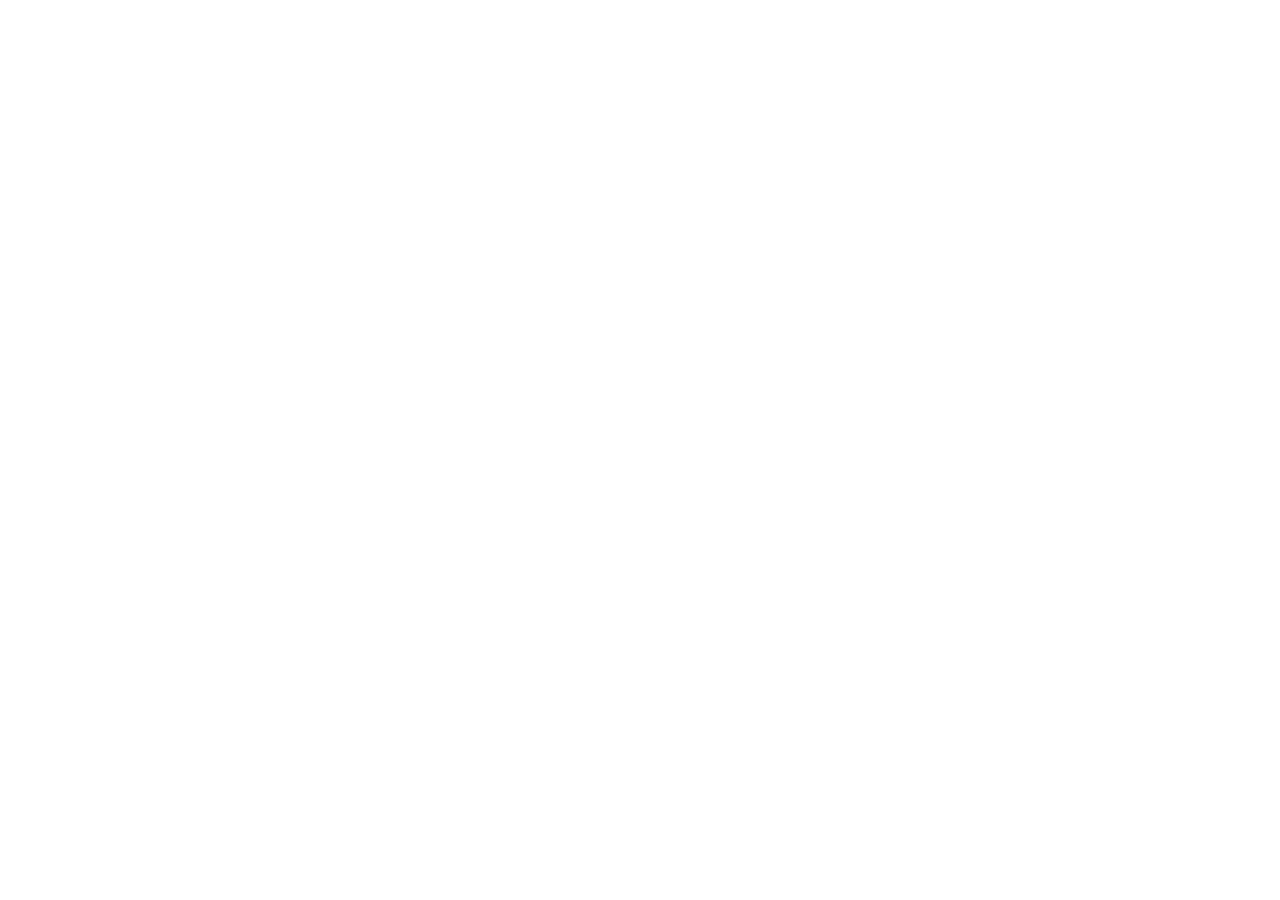
==== index.html @ 30ed1882 "memo.js initial code" ====
<!DOCTYPE HTML>
<html>
  <head>
    <title>memo.js</title>
    <link rel="stylesheet" type="text/css" href="style/memo.css" media="all" />
    <script type="text/javascript" src="script/jquery.js"></script>
    <script type="text/javascript" src="script/memo.js"></script>
  </head>
  <body>
    <div class="board" data-element="board"></div>
  </body>
</html>
---- style/memo.css ----
.board {
  margin: 0 auto;
  padding: 5px;
}

.card, .card img {
  width: 90px;
  height: 90px;
}

.card {
  float: left;
  position: relative;
  margin: 5px;
}

.card img {
  position: absolute;
  top: 0;
}
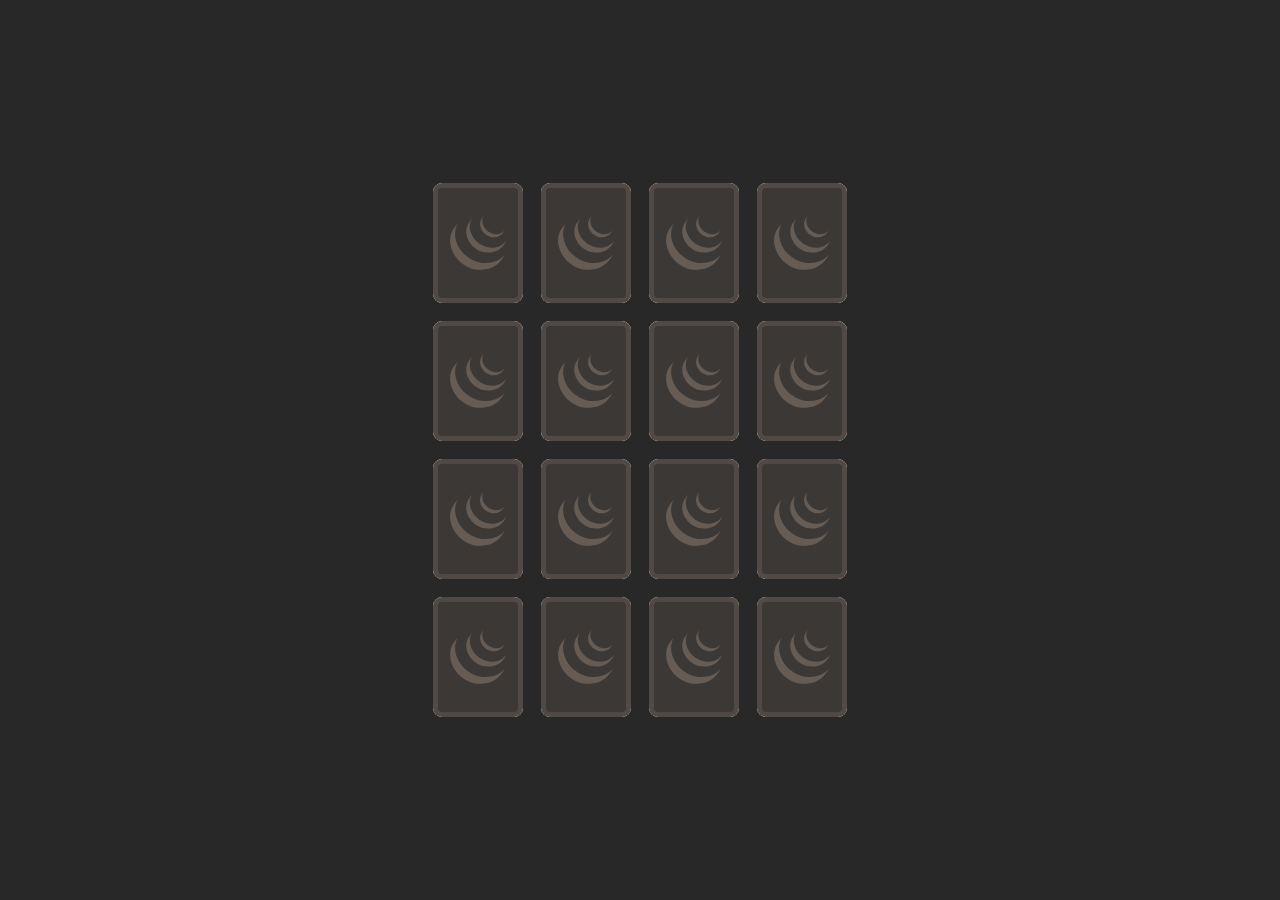
==== commit 50c66c23: "Add favicons and apple-touch icon, wire up the page head" ====
--- a/index.html
+++ b/index.html
@@ -1,12 +1,18 @@
-<!DOCTYPE HTML>
-<html>
+<!DOCTYPE html>
+<html lang="en">
   <head>
-    <title>memo.js</title>
-    <link rel="stylesheet" type="text/css" href="style/memo.css" media="all" />
-    <script type="text/javascript" src="script/jquery.js"></script>
-    <script type="text/javascript" src="script/memo.js"></script>
+    <meta charset="utf-8" />
+    <meta name="viewport" content="width=device-width, initial-scale=1" />
+    <title>memo.js - play</title>
+    <link rel="canonical" href="https://javier.beaumont.eus/memo.js/" />
+    <link rel="icon" type="image/svg+xml" href="image/favicon.svg" />
+    <link rel="icon" type="image/png" sizes="32x32" href="image/favicon.png" />
+    <link rel="apple-touch-icon" href="image/apple-touch-icon.png" />
+    <link rel="stylesheet" href="style/memo.css" />
+    <script src="script/jquery.js"></script>
+    <script src="script/memo.js"></script>
   </head>
   <body>
     <div class="board" data-element="board"></div>
   </body>
-</html>+</html>
--- a/style/memo.css
+++ b/style/memo.css
@@ -1,20 +1,47 @@
+/* Palette: Gruvbox dark (github.com/morhetz/gruvbox). */
+:root {
+  --bg: #282828;    /* bg0: the ground */
+  --card: #fbf1c7;  /* fg0: the revealed card */
+  --mut: #a89984;   /* fg4: muted text */
+}
+
+body {
+  align-items: center;
+  background: var(--bg);
+  display: flex;
+  justify-content: center;
+  margin: 0;
+  min-height: 100vh;
+}
+
 .board {
-  margin: 0 auto;
   padding: 5px;
 }
 
-.card, .card img {
+.card {
+  background: var(--card);
+  border-radius: 9px;
+  float: left;
+  height: 120px;
+  margin: 9px;
+  position: relative;
   width: 90px;
-  height: 90px;
-}
-
-.card {
-  float: left;
-  position: relative;
-  margin: 5px;
 }
 
 .card img {
+  height: 78px;
+  left: 6px;
+  position: absolute;
+  top: 21px;
+  width: 78px;
+}
+
+[data-element="cover"] {
+  background: url("../image/card-back.svg") center / cover no-repeat;
+  border-radius: 9px;
+  cursor: pointer;
+  height: 120px;
   position: absolute;
   top: 0;
-}+  width: 90px;
+}
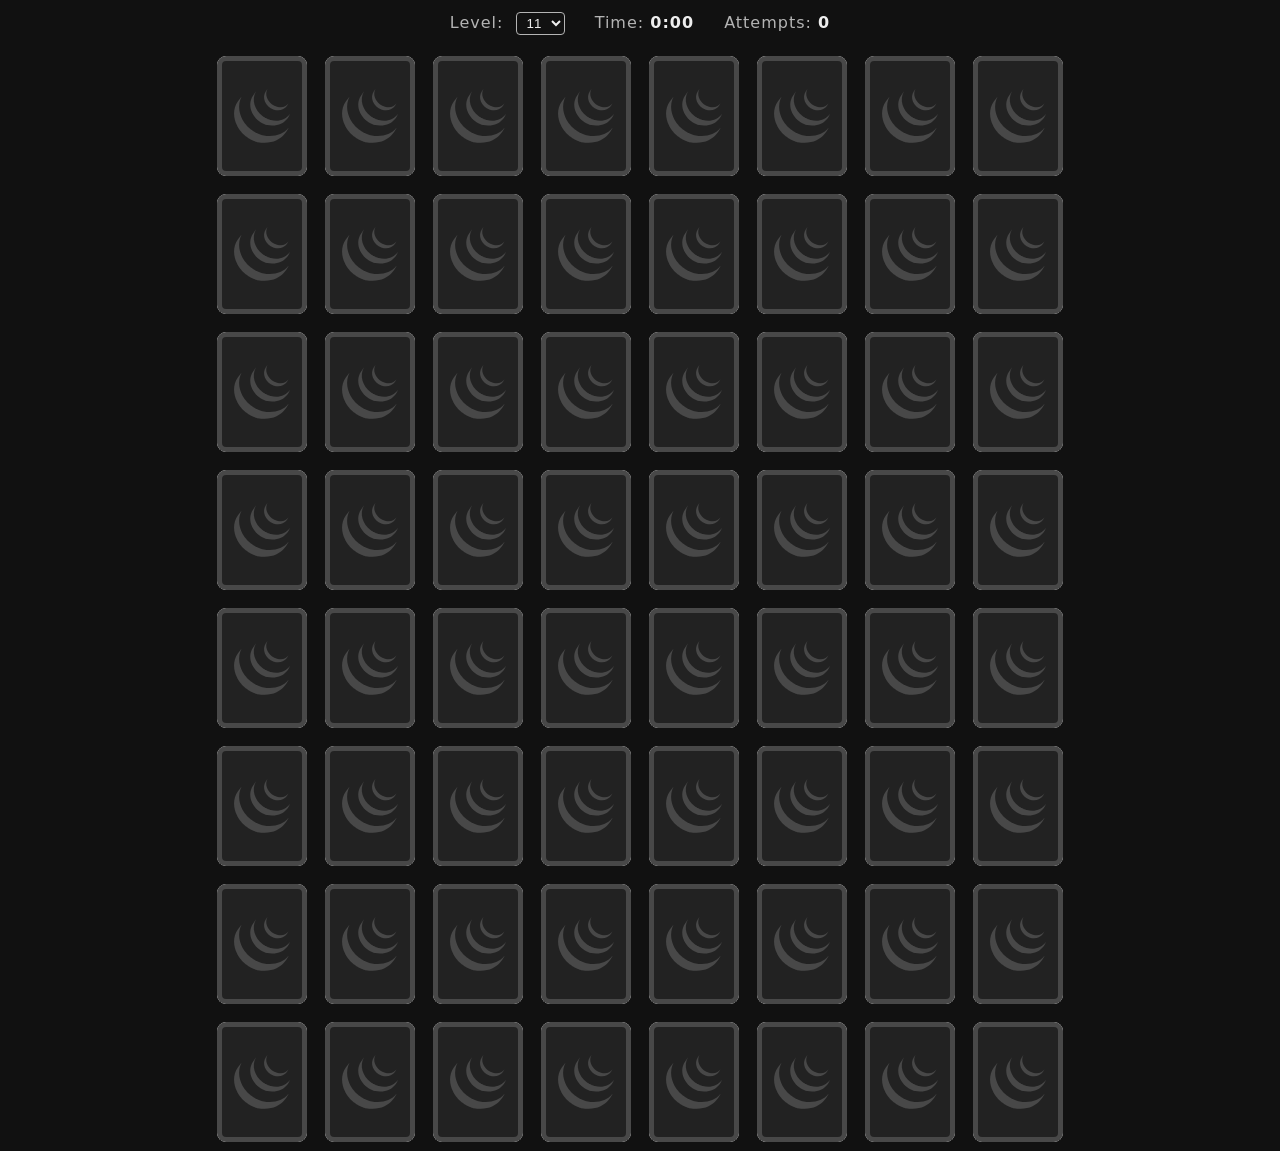
==== commit 96529d5f: "Add levels, live stats and a win screen" ====
--- a/index.html
+++ b/index.html
@@ -13,6 +13,22 @@
     <script src="script/memo.js"></script>
   </head>
   <body>
+    <div id="stats">
+      <span>Level: <select id="level"></select></span>
+      <span>Time: <b id="stats-time">0:00</b></span>
+      <span>Attempts: <b id="stats-moves">0</b></span>
+    </div>
+
     <div class="board" data-element="board"></div>
+
+    <div id="win">
+      <h1>You won!</h1>
+      <p>Time: <span id="win-time"></span></p>
+      <p>Attempts: <span id="win-moves"></span></p>
+      <div class="win-actions">
+        <button id="replay">Replay</button>
+        <button id="next">Next</button>
+      </div>
+    </div>
   </body>
 </html>
--- a/style/memo.css
+++ b/style/memo.css
@@ -1,47 +1,146 @@
-/* Palette: Gruvbox dark (github.com/morhetz/gruvbox). */
 :root {
-  --bg: #282828;    /* bg0: the ground */
-  --card: #fbf1c7;  /* fg0: the revealed card */
-  --mut: #a89984;   /* fg4: muted text */
+  --bg: #111111;
+  --card: #eeeeee;
+  --txt: #eeeeee;
+  --mut: #b4b4b4;
+  --acc: #e54666;
+  --acc-hi: #ec5a72;
+  --on-acc: #ffffff;
 }
 
 body {
   align-items: center;
   background: var(--bg);
+  color: var(--txt);
   display: flex;
+  flex-direction: column;
+  font-family: system-ui, sans-serif;
   justify-content: center;
   margin: 0;
   min-height: 100vh;
 }
 
+#stats {
+  color: var(--mut);
+  letter-spacing: 1px;
+  padding: 12px;
+  text-align: center;
+}
+
+#stats b {
+  color: var(--txt);
+}
+
+#stats span + span {
+  margin-left: 24px;
+}
+
+#level {
+  background: var(--bg);
+  border: 1px solid var(--mut);
+  border-radius: 4px;
+  color: var(--txt);
+  margin-left: 6px;
+  padding: 2px 6px;
+}
+
+#win {
+  align-items: center;
+  background: rgba(17, 17, 17, 0.92);
+  display: none;
+  flex-direction: column;
+  height: 100%;
+  justify-content: center;
+  left: 0;
+  position: fixed;
+  top: 0;
+  width: 100%;
+}
+
+#win h1 {
+  font-size: 3rem;
+  margin: 0 0 16px;
+}
+
+#win p {
+  color: var(--mut);
+  font-size: 1.2rem;
+  margin: 4px 0;
+}
+
+.win-actions {
+  display: flex;
+  gap: 12px;
+  margin-top: 24px;
+}
+
+#win button {
+  border-radius: 6px;
+  cursor: pointer;
+  font-size: 1rem;
+  padding: 12px 28px;
+}
+
+#next {
+  background: var(--acc);
+  border: 0;
+  color: var(--on-acc);
+}
+
+#next:hover {
+  background: var(--acc-hi);
+}
+
+#replay {
+  background: transparent;
+  border: 1px solid var(--mut);
+  color: var(--txt);
+}
+
+#replay:hover {
+  border-color: var(--txt);
+}
+
 .board {
-  padding: 5px;
+  box-sizing: border-box;
+  display: grid;
+  gap: clamp(8px, 2.2vw, 18px);
+  grid-template-columns: repeat(var(--long), 1fr);
+  margin: 0 auto;
+  padding: 9px;
+  width: min(calc(var(--long) * 108px), 100vw); /* --long and --short are set by JS */
+}
+
+@media (orientation: portrait) {
+  .board {
+    grid-template-columns: repeat(var(--short), 1fr);
+    width: min(calc(var(--short) * 108px), 100vw);
+  }
 }
 
 .card {
+  aspect-ratio: 3 / 4;
   background: var(--card);
   border-radius: 9px;
-  float: left;
-  height: 120px;
-  margin: 9px;
   position: relative;
-  width: 90px;
 }
 
 .card img {
-  height: 78px;
-  left: 6px;
+  height: auto;
+  left: 50%;
   position: absolute;
-  top: 21px;
-  width: 78px;
+  top: 50%;
+  transform: translate(-50%, -50%);
+  width: 86%;
 }
 
 [data-element="cover"] {
   background: url("../image/card-back.svg") center / cover no-repeat;
   border-radius: 9px;
   cursor: pointer;
-  height: 120px;
+  height: 100%;
+  left: 0;
   position: absolute;
   top: 0;
-  width: 90px;
+  width: 100%;
 }
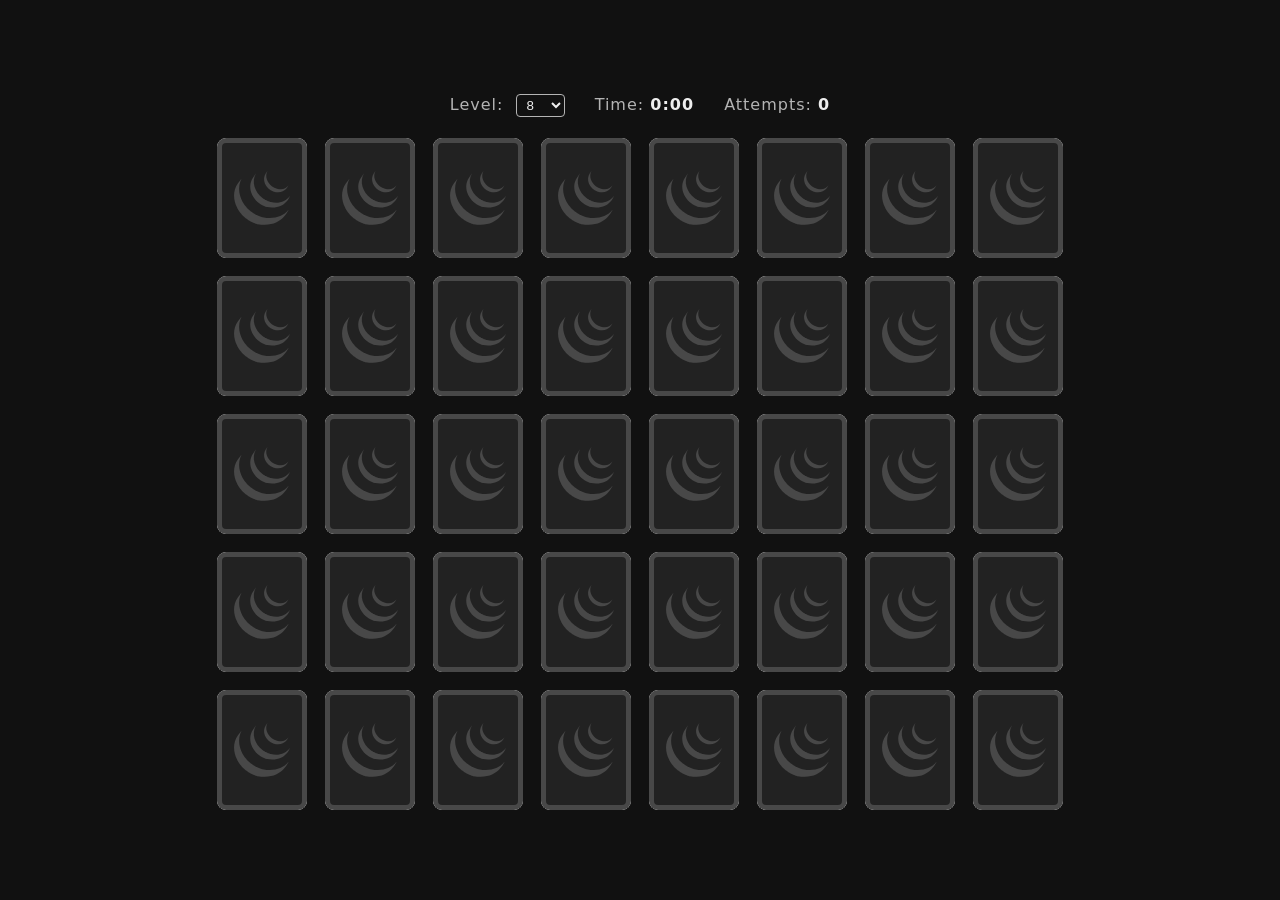
==== commit c0012f7c: "Show the level on the win screen" ====
--- a/index.html
+++ b/index.html
@@ -23,6 +23,7 @@
 
     <div id="win">
       <h1>You won!</h1>
+      <p>Level: <span id="win-level"></span></p>
       <p>Time: <span id="win-time"></span></p>
       <p>Attempts: <span id="win-moves"></span></p>
       <div class="win-actions">
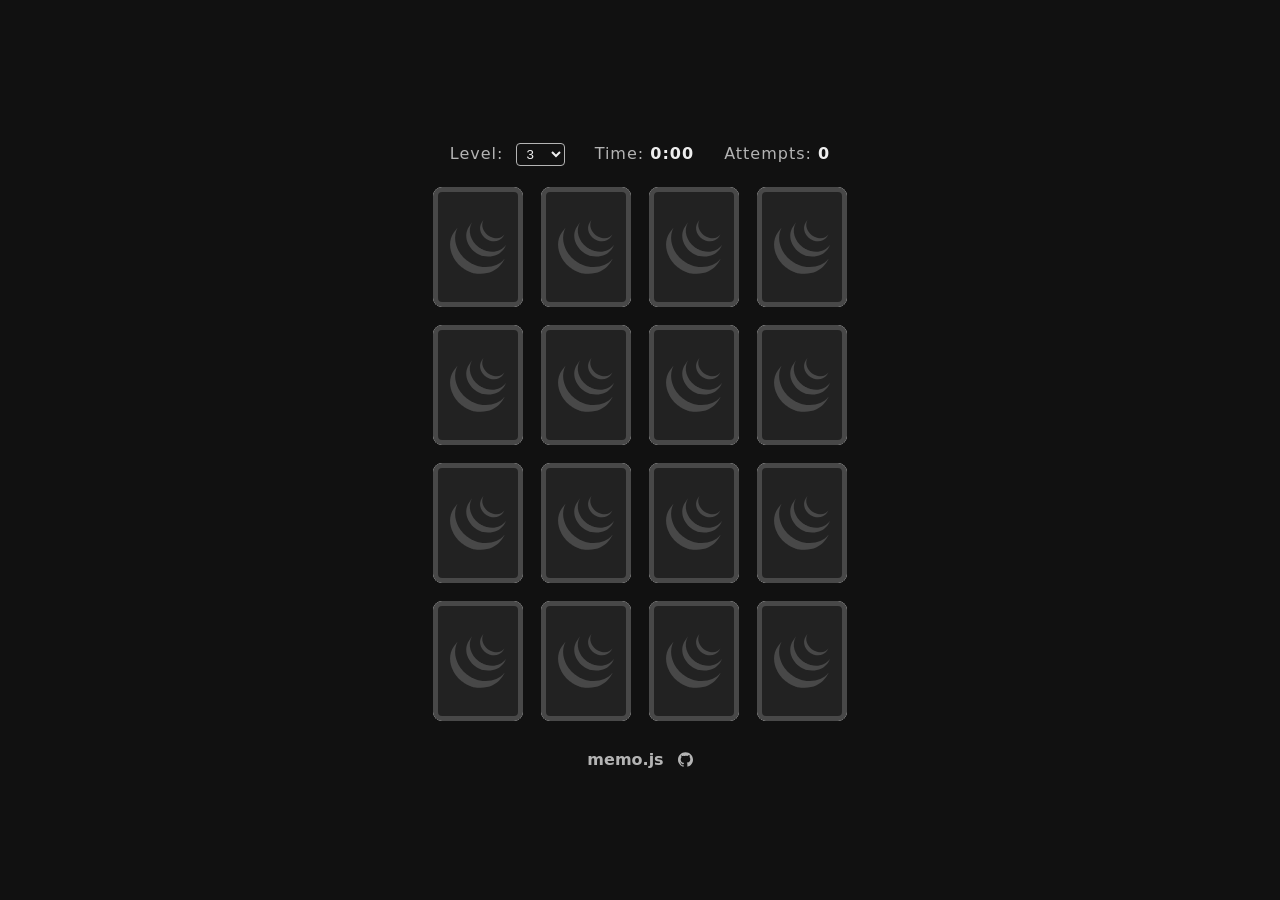
==== commit a4c7b67c: "Add a footer, a win close button, and modernize the game markup" ====
--- a/index.html
+++ b/index.html
@@ -3,14 +3,14 @@
   <head>
     <meta charset="utf-8" />
     <meta name="viewport" content="width=device-width, initial-scale=1" />
-    <title>memo.js - play</title>
+    <title>memo.js</title>
+    <link rel="apple-touch-icon" href="image/apple-touch-icon.png" />
     <link rel="canonical" href="https://javier.beaumont.eus/memo.js/" />
     <link rel="icon" type="image/svg+xml" href="image/favicon.svg" />
     <link rel="icon" type="image/png" sizes="32x32" href="image/favicon.png" />
-    <link rel="apple-touch-icon" href="image/apple-touch-icon.png" />
     <link rel="stylesheet" href="style/memo.css" />
-    <script src="script/jquery.js"></script>
-    <script src="script/memo.js"></script>
+    <script src="script/jquery.js" defer></script>
+    <script src="script/memo.js" defer></script>
   </head>
   <body>
     <div id="stats">
@@ -22,6 +22,7 @@
     <div class="board" data-element="board"></div>
 
     <div id="win">
+      <button id="win-close" type="button" aria-label="Close"></button>
       <h1>You won!</h1>
       <p>Level: <span id="win-level"></span></p>
       <p>Time: <span id="win-time"></span></p>
@@ -31,5 +32,10 @@
         <button id="next">Next</button>
       </div>
     </div>
+
+    <footer class="stat-links">
+      <span class="mark">memo.js</span>
+      <a class="github" href="https://github.com/javierbeaumont/memo.js" aria-label="View the source" title="View the source"></a>
+    </footer>
   </body>
 </html>
--- a/style/memo.css
+++ b/style/memo.css
@@ -44,6 +44,35 @@
   padding: 2px 6px;
 }
 
+/* Footer below the board: the wordmark plus links to the deck and the source. */
+.stat-links {
+  align-items: center;
+  display: flex;
+  gap: 14px;
+  margin-top: 20px;
+}
+
+.stat-links .mark {
+  color: var(--mut);
+  font-weight: 600;
+}
+
+.stat-links a {
+  background-color: currentColor;
+  color: var(--mut);
+  height: 15px;
+  width: 15px;
+}
+
+.stat-links a:hover {
+  color: var(--txt);
+}
+
+.stat-links .github {
+  -webkit-mask: url("../image/github.svg") center / contain no-repeat;
+  mask: url("../image/github.svg") center / contain no-repeat;
+}
+
 #win {
   align-items: center;
   background: rgba(17, 17, 17, 0.92);
@@ -55,6 +84,25 @@
   position: fixed;
   top: 0;
   width: 100%;
+  z-index: 10; /* sit above the footer (a flex item) so it is the only active layer */
+}
+
+#win-close {
+  -webkit-mask: url("../image/close.svg") center / contain no-repeat;
+  background-color: var(--mut);
+  border: 0;
+  cursor: pointer;
+  height: 22px;
+  mask: url("../image/close.svg") center / contain no-repeat;
+  padding: 0;
+  position: absolute;
+  right: 20px;
+  top: 20px;
+  width: 22px;
+}
+
+#win-close:hover {
+  background-color: var(--txt);
 }
 
 #win h1 {
@@ -126,7 +174,6 @@
 }
 
 .card img {
-  height: auto;
   left: 50%;
   position: absolute;
   top: 50%;
@@ -138,9 +185,6 @@
   background: url("../image/card-back.svg") center / cover no-repeat;
   border-radius: 9px;
   cursor: pointer;
-  height: 100%;
-  left: 0;
+  inset: 0;
   position: absolute;
-  top: 0;
-  width: 100%;
 }
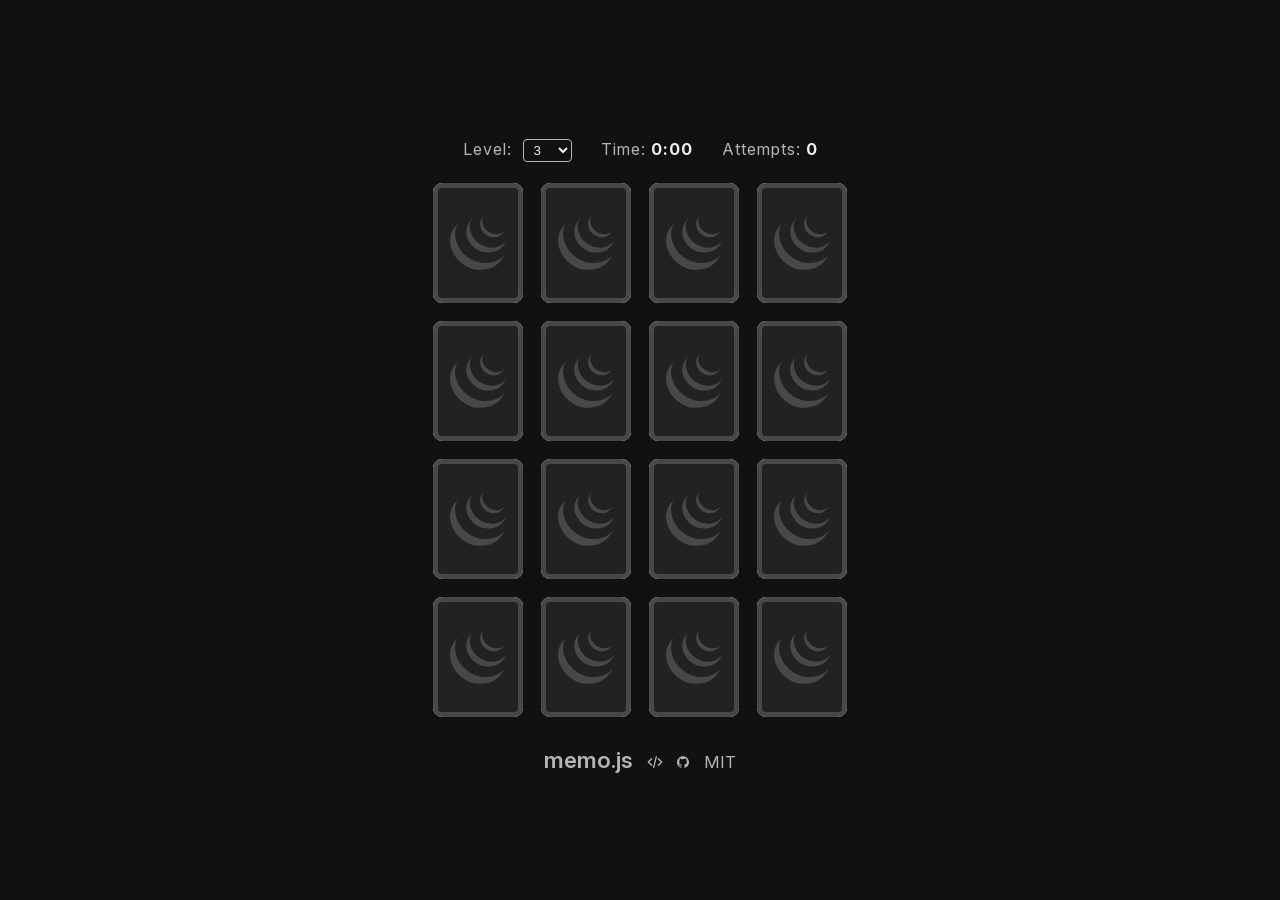
==== commit dc411b65: "Finish the game page: slides link, MIT, Inter and full head" ====
--- a/index.html
+++ b/index.html
@@ -1,16 +1,51 @@
 <!DOCTYPE html>
 <html lang="en">
   <head>
-    <meta charset="utf-8" />
-    <meta name="viewport" content="width=device-width, initial-scale=1" />
-    <title>memo.js</title>
-    <link rel="apple-touch-icon" href="image/apple-touch-icon.png" />
-    <link rel="canonical" href="https://javier.beaumont.eus/memo.js/" />
-    <link rel="icon" type="image/svg+xml" href="image/favicon.svg" />
-    <link rel="icon" type="image/png" sizes="32x32" href="image/favicon.png" />
-    <link rel="stylesheet" href="style/memo.css" />
+    <meta charset="utf-8">
+    <meta name="viewport" content="width=device-width, initial-scale=1">
+    <title>memo.js: Classic Board Game with jQuery</title>
+    <link rel="apple-touch-icon" href="image/apple-touch-icon.png">
+    <link rel="canonical" href="https://javier.beaumont.eus/memo.js/">
+    <link rel="icon" type="image/svg+xml" href="image/favicon.svg">
+    <link rel="icon" type="image/png" sizes="32x32" href="image/favicon.png">
+    <link rel="license" href="LICENSE">
+    <link rel="preload" href="font/inter.woff2" as="font" type="font/woff2" crossorigin>
+    <link rel="stylesheet" href="style/memo.css">
     <script src="script/jquery.js" defer></script>
     <script src="script/memo.js" defer></script>
+    <meta name="color-scheme" content="dark">
+    <meta name="dcterms.rights" content="https://opensource.org/license/mit">
+    <meta name="description" content="Play the classic Memory card game, built with jQuery: flip the cards, match every pair, and beat the clock.">
+    <meta name="theme-color" content="#111111">
+    <meta name="twitter:card" content="summary_large_image">
+    <meta name="twitter:image" content="https://javier.beaumont.eus/memo.js/image/og.png">
+    <meta property="og:description" content="Play the classic Memory card game, built with jQuery: flip the cards, match every pair, and beat the clock.">
+    <meta property="og:image:alt" content="memo.js: Classic Board Game with jQuery">
+    <meta property="og:image:height" content="630">
+    <meta property="og:image:width" content="1200">
+    <meta property="og:image" content="https://javier.beaumont.eus/memo.js/image/og.png">
+    <meta property="og:locale" content="en_US">
+    <meta property="og:site_name" content="javier.beaumont.eus">
+    <meta property="og:title" content="memo.js: Classic Board Game with jQuery">
+    <meta property="og:type" content="website">
+    <meta property="og:url" content="https://javier.beaumont.eus/memo.js/">
+    <script type="application/ld+json">
+    {
+      "@context": "https://schema.org",
+      "@type": "WebApplication",
+      "applicationCategory": "GameApplication",
+      "author": { "@type": "Person", "name": "Javier Beaumont" },
+      "browserRequirements": "Requires JavaScript",
+      "description": "Play the classic Memory card game, built with jQuery: flip the cards, match every pair, and beat the clock.",
+      "image": "https://javier.beaumont.eus/memo.js/image/og.png",
+      "isAccessibleForFree": true,
+      "license": "https://opensource.org/license/mit",
+      "name": "memo.js: Classic Board Game with jQuery",
+      "operatingSystem": "Any",
+      "sameAs": "https://github.com/javierbeaumont/memo.js",
+      "url": "https://javier.beaumont.eus/memo.js/"
+    }
+    </script>
   </head>
   <body>
     <div id="stats">
@@ -35,7 +70,9 @@
 
     <footer class="stat-links">
       <span class="mark">memo.js</span>
+      <a class="built" href="slides/" aria-label="See how it's built" title="See how it's built"></a>
       <a class="github" href="https://github.com/javierbeaumont/memo.js" aria-label="View the source" title="View the source"></a>
+      <a class="license" href="LICENSE" rel="license noopener" target="_blank">MIT</a>
     </footer>
   </body>
 </html>
--- a/style/memo.css
+++ b/style/memo.css
@@ -1,3 +1,11 @@
+@font-face {
+  font-display: swap;
+  font-family: "Inter";
+  font-style: normal;
+  font-weight: 400 800;
+  src: url("../font/inter.woff2") format("woff2");
+}
+
 :root {
   --bg: #111111;
   --card: #eeeeee;
@@ -14,7 +22,7 @@
   color: var(--txt);
   display: flex;
   flex-direction: column;
-  font-family: system-ui, sans-serif;
+  font-family: "Inter", system-ui, -apple-system, Segoe UI, Roboto, sans-serif;
   justify-content: center;
   margin: 0;
   min-height: 100vh;
@@ -44,7 +52,7 @@
   padding: 2px 6px;
 }
 
-/* Footer below the board: the wordmark plus links to the deck and the source. */
+/* Footer below the board: the wordmark plus links to the slides, the source and the license. */
 .stat-links {
   align-items: center;
   display: flex;
@@ -52,25 +60,49 @@
   margin-top: 20px;
 }
 
+/* The wordmark leads; the 3 links are sized to the same visible height (~12px, the wordmark's
+   x-height at Inter 1.4rem) so they read balanced. Rescale the numbers if the font/size changes. */
 .stat-links .mark {
   color: var(--mut);
+  font-size: 1.4rem;
   font-weight: 600;
 }
 
 .stat-links a {
+  color: var(--mut);
+  position: relative;
+  top: 2.45px; /* lower the 3 links onto the wordmark's x-height center (lowercase sits low in its box) */
+}
+
+.stat-links a:hover {
+  color: var(--txt);
+}
+
+.stat-links .license {
+  font-size: 16.65px; /* all-caps "MIT": cap-height (~0.73em) matches the icons' ~12px */
+  text-decoration: none;
+}
+
+.stat-links .built,
+.stat-links .github {
+  -webkit-mask: center / contain no-repeat;
   background-color: currentColor;
-  color: var(--mut);
-  height: 15px;
-  width: 15px;
-}
-
-.stat-links a:hover {
-  color: var(--txt);
+  mask: center / contain no-repeat;
+}
+
+/* Icon boxes differ so both glyphs render ~12px tall (code.svg fills ~75% of its box, github ~98%). */
+.stat-links .built {
+  -webkit-mask-image: url("../image/code.svg");
+  height: 16px;
+  mask-image: url("../image/code.svg");
+  width: 16px;
 }
 
 .stat-links .github {
-  -webkit-mask: url("../image/github.svg") center / contain no-repeat;
-  mask: url("../image/github.svg") center / contain no-repeat;
+  -webkit-mask-image: url("../image/github.svg");
+  height: 12.4px;
+  mask-image: url("../image/github.svg");
+  width: 12.4px;
 }
 
 #win {
@@ -78,12 +110,9 @@
   background: rgba(17, 17, 17, 0.92);
   display: none;
   flex-direction: column;
-  height: 100%;
+  inset: 0;
   justify-content: center;
-  left: 0;
   position: fixed;
-  top: 0;
-  width: 100%;
   z-index: 10; /* sit above the footer (a flex item) so it is the only active layer */
 }
 
